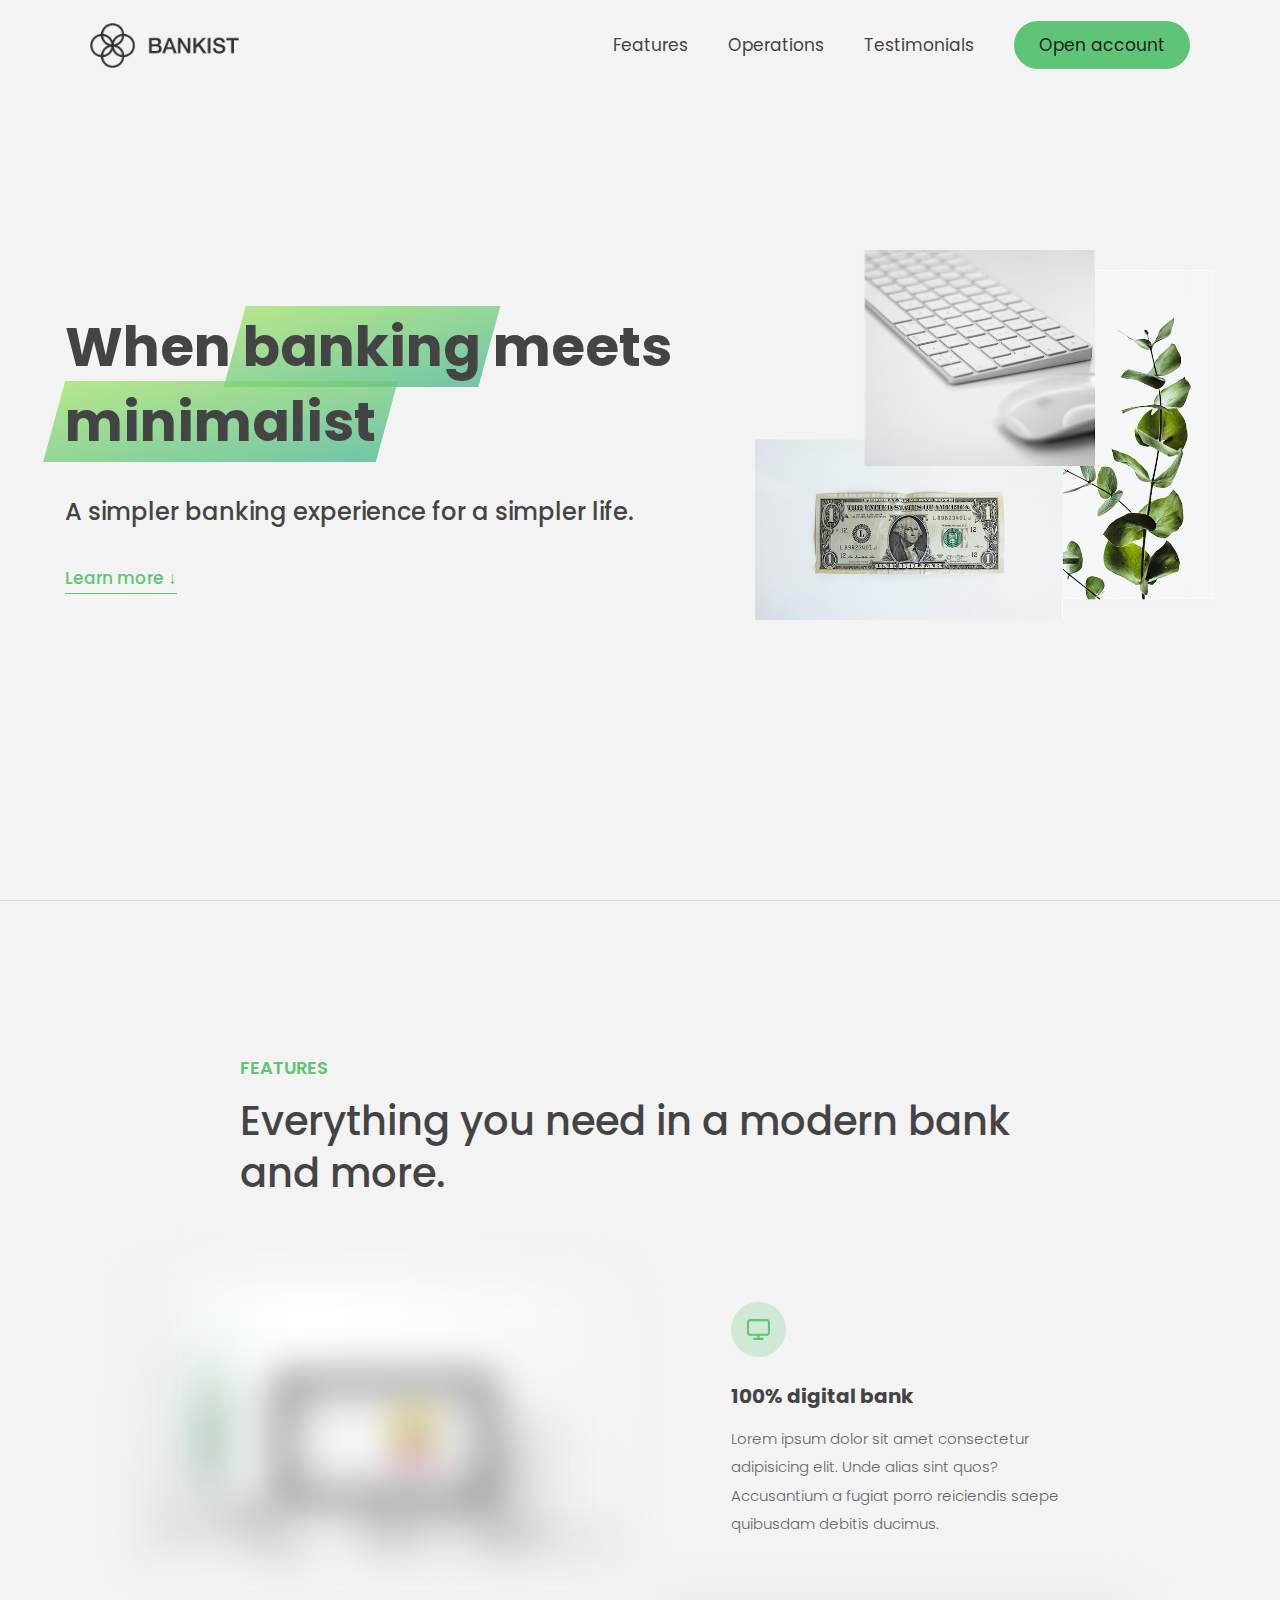
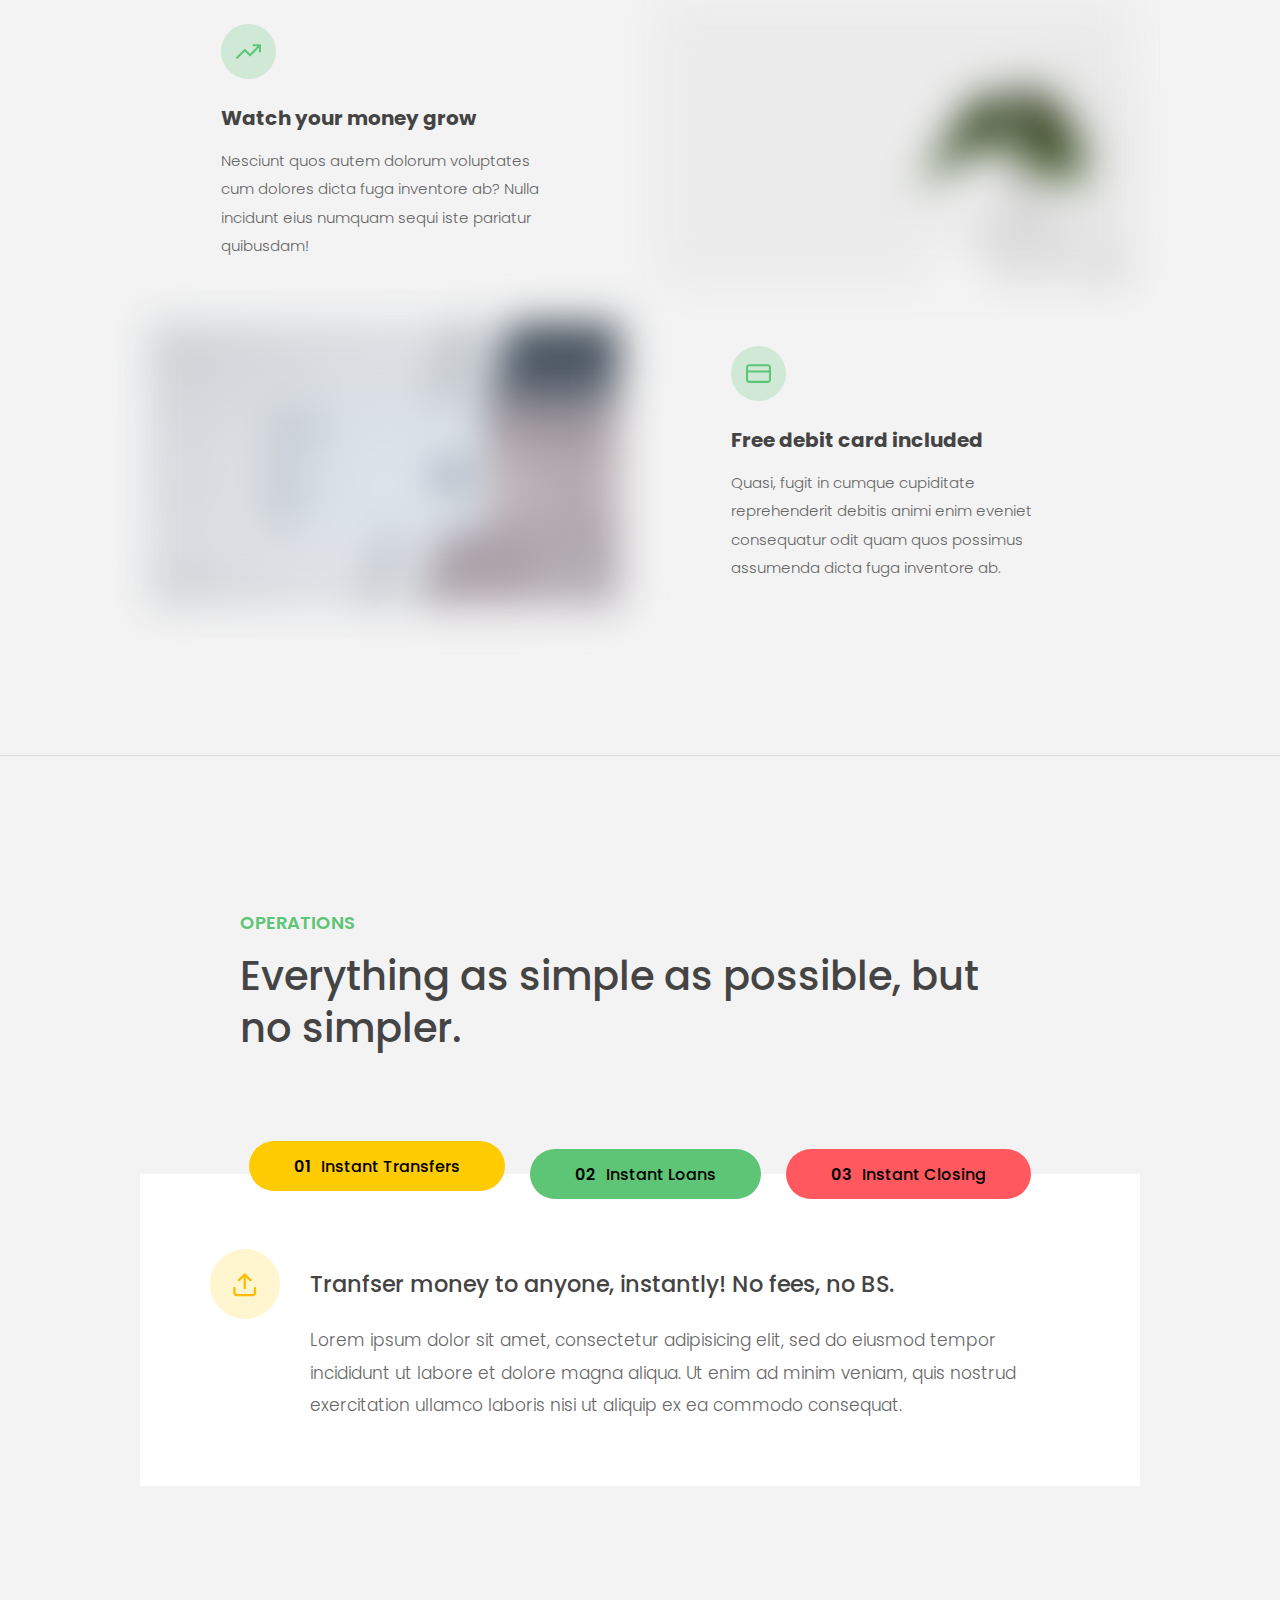
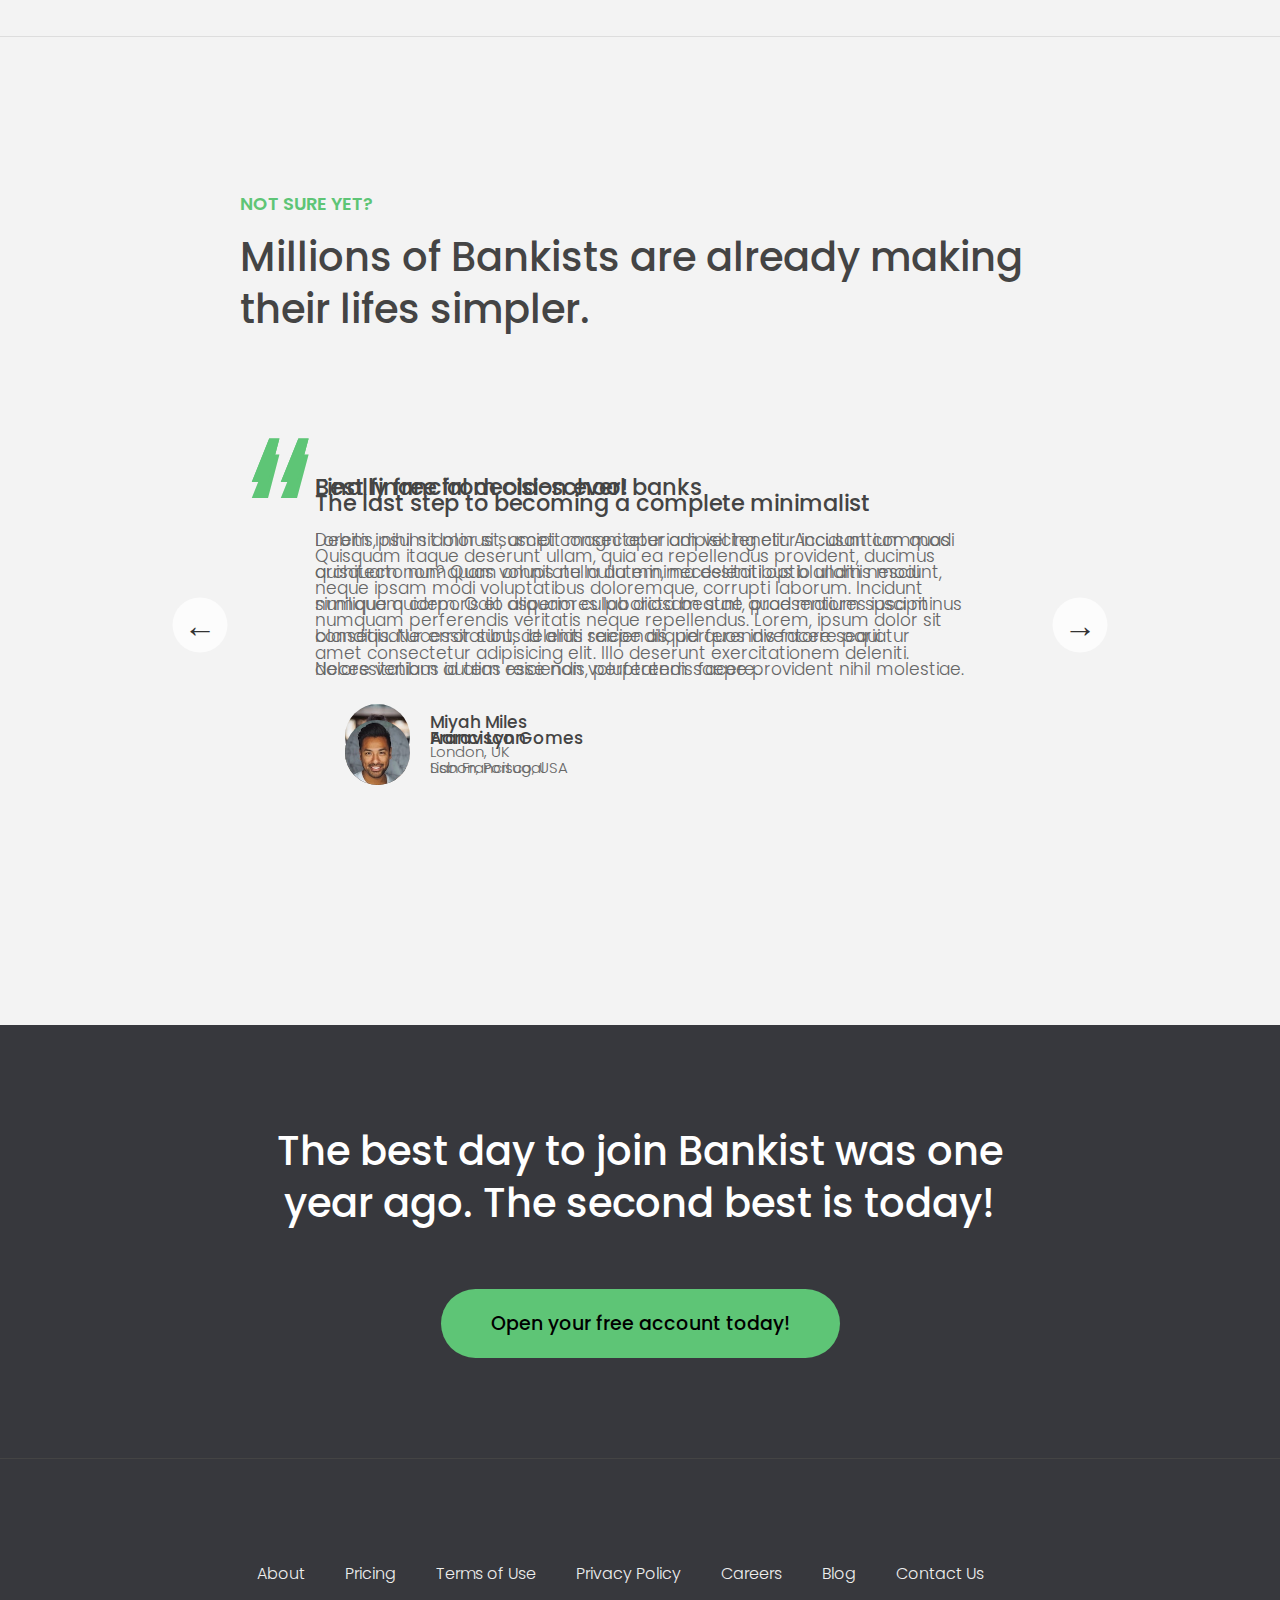
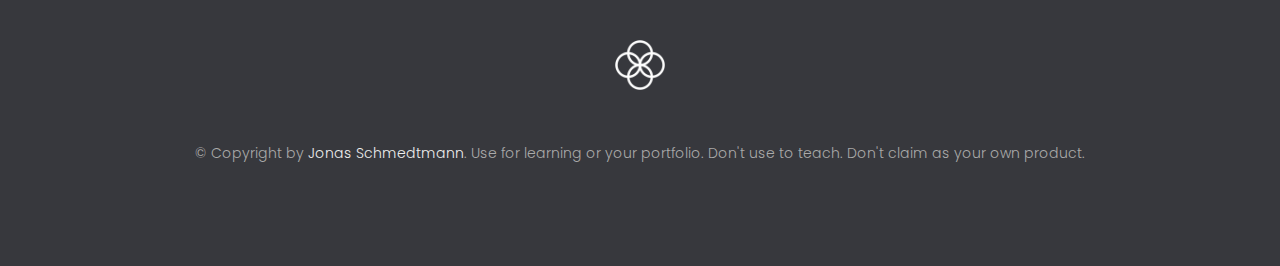
==== Advanced_DOM_and_Events_Bankist/index.html @ 9db838dc "HTML file" ====
<!DOCTYPE html>
<html lang="en">
  <head>
    <meta charset="UTF-8" />
    <meta name="viewport" content="width=device-width, initial-scale=1.0" />
    <meta http-equiv="X-UA-Compatible" content="ie=edge" />
    <link rel="shortcut icon" type="image/png" href="img/icon.png" />

    <link
      href="https://fonts.googleapis.com/css?family=Poppins:300,400,500,600&display=swap"
      rel="stylesheet"
    />
    <link rel="stylesheet" href="style.css" />
    <title>Bankist | When Banking meets Minimalist</title>
  </head>
  <body>
    <header class="header">
      <nav class="nav">
        <img
          src="img/logo.png"
          alt="Bankist logo"
          class="nav__logo"
          id="logo"
        />
        <ul class="nav__links">
          <li class="nav__item">
            <a class="nav__link" href="#section--1">Features</a>
          </li>
          <li class="nav__item">
            <a class="nav__link" href="#section--2">Operations</a>
          </li>
          <li class="nav__item">
            <a class="nav__link" href="#section--3">Testimonials</a>
          </li>
          <li class="nav__item">
            <a class="nav__link nav__link--btn btn--show-modal" href="#"
              >Open account</a
            >
          </li>
        </ul>
      </nav>

      <div class="header__title">
        <h1>
          When
          <!-- Green highlight effect -->
          <span class="highlight">banking</span>
          meets<br />
          <span class="highlight">minimalist</span>
        </h1>
        <h4>A simpler banking experience for a simpler life.</h4>
        <button class="btn--text btn--scroll-to">Learn more &DownArrow;</button>
        <img
          src="img/hero.png"
          class="header__img"
          alt="Minimalist bank items"
        />
      </div>
    </header>

    <section class="section" id="section--1">
      <div class="section__title">
        <h2 class="section__description">Features</h2>
        <h3 class="section__header">
          Everything you need in a modern bank and more.
        </h3>
      </div>

      <div class="features">
        <img
          src="img/digital-lazy.jpg"
          data-src="img/digital.jpg"
          alt="Computer"
          class="features__img lazy-img"
        />
        <div class="features__feature">
          <div class="features__icon">
            <svg>
              <use xlink:href="img/icons.svg#icon-monitor"></use>
            </svg>
          </div>
          <h5 class="features__header">100% digital bank</h5>
          <p>
            Lorem ipsum dolor sit amet consectetur adipisicing elit. Unde alias
            sint quos? Accusantium a fugiat porro reiciendis saepe quibusdam
            debitis ducimus.
          </p>
        </div>

        <div class="features__feature">
          <div class="features__icon">
            <svg>
              <use xlink:href="img/icons.svg#icon-trending-up"></use>
            </svg>
          </div>
          <h5 class="features__header">Watch your money grow</h5>
          <p>
            Nesciunt quos autem dolorum voluptates cum dolores dicta fuga
            inventore ab? Nulla incidunt eius numquam sequi iste pariatur
            quibusdam!
          </p>
        </div>
        <img
          src="img/grow-lazy.jpg"
          data-src="img/grow.jpg"
          alt="Plant"
          class="features__img lazy-img"
        />

        <img
          src="img/card-lazy.jpg"
          data-src="img/card.jpg"
          alt="Credit card"
          class="features__img lazy-img"
        />
        <div class="features__feature">
          <div class="features__icon">
            <svg>
              <use xlink:href="img/icons.svg#icon-credit-card"></use>
            </svg>
          </div>
          <h5 class="features__header">Free debit card included</h5>
          <p>
            Quasi, fugit in cumque cupiditate reprehenderit debitis animi enim
            eveniet consequatur odit quam quos possimus assumenda dicta fuga
            inventore ab.
          </p>
        </div>
      </div>
    </section>

    <section class="section" id="section--2">
      <div class="section__title">
        <h2 class="section__description">Operations</h2>
        <h3 class="section__header">
          Everything as simple as possible, but no simpler.
        </h3>
      </div>

      <div class="operations">
        <div class="operations__tab-container">
          <button
            class="btn operations__tab operations__tab--1 operations__tab--active"
            data-tab="1"
          >
            <span>01</span>Instant Transfers
          </button>
          <button class="btn operations__tab operations__tab--2" data-tab="2">
            <span>02</span>Instant Loans
          </button>
          <button class="btn operations__tab operations__tab--3" data-tab="3">
            <span>03</span>Instant Closing
          </button>
        </div>
        <div
          class="operations__content operations__content--1 operations__content--active"
        >
          <div class="operations__icon operations__icon--1">
            <svg>
              <use xlink:href="img/icons.svg#icon-upload"></use>
            </svg>
          </div>
          <h5 class="operations__header">
            Tranfser money to anyone, instantly! No fees, no BS.
          </h5>
          <p>
            Lorem ipsum dolor sit amet, consectetur adipisicing elit, sed do
            eiusmod tempor incididunt ut labore et dolore magna aliqua. Ut enim
            ad minim veniam, quis nostrud exercitation ullamco laboris nisi ut
            aliquip ex ea commodo consequat.
          </p>
        </div>

        <div class="operations__content operations__content--2">
          <div class="operations__icon operations__icon--2">
            <svg>
              <use xlink:href="img/icons.svg#icon-home"></use>
            </svg>
          </div>
          <h5 class="operations__header">
            Buy a home or make your dreams come true, with instant loans.
          </h5>
          <p>
            Duis aute irure dolor in reprehenderit in voluptate velit esse
            cillum dolore eu fugiat nulla pariatur. Excepteur sint occaecat
            cupidatat non proident, sunt in culpa qui officia deserunt mollit
            anim id est laborum.
          </p>
        </div>
        <div class="operations__content operations__content--3">
          <div class="operations__icon operations__icon--3">
            <svg>
              <use xlink:href="img/icons.svg#icon-user-x"></use>
            </svg>
          </div>
          <h5 class="operations__header">
            No longer need your account? No problem! Close it instantly.
          </h5>
          <p>
            Excepteur sint occaecat cupidatat non proident, sunt in culpa qui
            officia deserunt mollit anim id est laborum. Ut enim ad minim
            veniam, quis nostrud exercitation ullamco laboris nisi ut aliquip ex
            ea commodo consequat.
          </p>
        </div>
      </div>
    </section>

    <section class="section" id="section--3">
      <div class="section__title section__title--testimonials">
        <h2 class="section__description">Not sure yet?</h2>
        <h3 class="section__header">
          Millions of Bankists are already making their lifes simpler.
        </h3>
      </div>

      <div class="slider">
        <div class="slide slide--1">
          <div class="testimonial">
            <h5 class="testimonial__header">Best financial decision ever!</h5>
            <blockquote class="testimonial__text">
              Lorem ipsum dolor sit, amet consectetur adipisicing elit.
              Accusantium quas quisquam non? Quas voluptate nulla minima
              deleniti optio ullam nesciunt, numquam corporis et asperiores
              laboriosam sunt, praesentium suscipit blanditiis. Necessitatibus
              id alias reiciendis, perferendis facere pariatur dolore veniam
              autem esse non voluptatem saepe provident nihil molestiae.
            </blockquote>
            <address class="testimonial__author">
              <img src="img/user-1.jpg" alt="" class="testimonial__photo" />
              <h6 class="testimonial__name">Aarav Lynn</h6>
              <p class="testimonial__location">San Francisco, USA</p>
            </address>
          </div>
        </div>

        <div class="slide slide--2">
          <div class="testimonial">
            <h5 class="testimonial__header">
              The last step to becoming a complete minimalist
            </h5>
            <blockquote class="testimonial__text">
              Quisquam itaque deserunt ullam, quia ea repellendus provident,
              ducimus neque ipsam modi voluptatibus doloremque, corrupti
              laborum. Incidunt numquam perferendis veritatis neque repellendus.
              Lorem, ipsum dolor sit amet consectetur adipisicing elit. Illo
              deserunt exercitationem deleniti.
            </blockquote>
            <address class="testimonial__author">
              <img src="img/user-2.jpg" alt="" class="testimonial__photo" />
              <h6 class="testimonial__name">Miyah Miles</h6>
              <p class="testimonial__location">London, UK</p>
            </address>
          </div>
        </div>

        <div class="slide slide--3">
          <div class="testimonial">
            <h5 class="testimonial__header">
              Finally free from old-school banks
            </h5>
            <blockquote class="testimonial__text">
              Debitis, nihil sit minus suscipit magni aperiam vel tenetur
              incidunt commodi architecto numquam omnis nulla autem,
              necessitatibus blanditiis modi similique quidem. Odio aliquam
              culpa dicta beatae quod maiores ipsa minus consequatur error sunt,
              deleniti saepe aliquid quos inventore sequi. Necessitatibus id
              alias reiciendis, perferendis facere.
            </blockquote>
            <address class="testimonial__author">
              <img src="img/user-3.jpg" alt="" class="testimonial__photo" />
              <h6 class="testimonial__name">Francisco Gomes</h6>
              <p class="testimonial__location">Lisbon, Portugal</p>
            </address>
          </div>
        </div>

        <!-- <div class="slide"><img src="img/img-1.jpg" alt="Photo 1" /></div>
        <div class="slide"><img src="img/img-2.jpg" alt="Photo 2" /></div>
        <div class="slide"><img src="img/img-3.jpg" alt="Photo 3" /></div>
        <div class="slide"><img src="img/img-4.jpg" alt="Photo 4" /></div> -->
        <button class="slider__btn slider__btn--left">&larr;</button>
        <button class="slider__btn slider__btn--right">&rarr;</button>
        <div class="dots"></div>
      </div>
    </section>

    <section class="section section--sign-up">
      <div class="section__title">
        <h3 class="section__header">
          The best day to join Bankist was one year ago. The second best is
          today!
        </h3>
      </div>
      <button class="btn btn--show-modal">Open your free account today!</button>
    </section>

    <footer class="footer">
      <ul class="footer__nav">
        <li class="footer__item">
          <a class="footer__link" href="#">About</a>
        </li>
        <li class="footer__item">
          <a class="footer__link" href="#">Pricing</a>
        </li>
        <li class="footer__item">
          <a class="footer__link" href="#">Terms of Use</a>
        </li>
        <li class="footer__item">
          <a class="footer__link" href="#">Privacy Policy</a>
        </li>
        <li class="footer__item">
          <a class="footer__link" href="#">Careers</a>
        </li>
        <li class="footer__item">
          <a class="footer__link" href="#">Blog</a>
        </li>
        <li class="footer__item">
          <a class="footer__link" href="#">Contact Us</a>
        </li>
      </ul>
      <img src="img/icon.png" alt="Logo" class="footer__logo" />
      <p class="footer__copyright">
        &copy; Copyright by
        <a
          class="footer__link twitter-link"
          target="_blank"
          href="https://twitter.com/jonasschmedtman"
          >Jonas Schmedtmann</a
        >. Use for learning or your portfolio. Don't use to teach. Don't claim
        as your own product.
      </p>
    </footer>

    <div class="modal hidden">
      <button class="btn--close-modal">&times;</button>
      <h2 class="modal__header">
        Open your bank account <br />
        in just <span class="highlight">5 minutes</span>
      </h2>
      <form class="modal__form">
        <label>First Name</label>
        <input type="text" />
        <label>Last Name</label>
        <input type="text" />
        <label>Email Address</label>
        <input type="email" />
        <button class="btn">Next step &rarr;</button>
      </form>
    </div>
    <div class="overlay hidden"></div>

    <script src="script.js"></script>
  </body>
</html>
---- Advanced_DOM_and_Events_Bankist/style.css ----
/* The page is NOT responsive. You can implement responsiveness yourself if you wanna have some fun 😃 */

:root {
  --color-primary: #5ec576;
  --color-secondary: #ffcb03;
  --color-tertiary: #ff585f;
  --color-primary-darker: #4bbb7d;
  --color-secondary-darker: #ffbb00;
  --color-tertiary-darker: #fd424b;
  --color-primary-opacity: #5ec5763a;
  --color-secondary-opacity: #ffcd0331;
  --color-tertiary-opacity: #ff58602d;
  --gradient-primary: linear-gradient(to top left, #39b385, #9be15d);
  --gradient-secondary: linear-gradient(to top left, #ffb003, #ffcb03);
}

* {
  margin: 0;
  padding: 0;
  box-sizing: inherit;
}

html {
  font-size: 62.5%;
  box-sizing: border-box;
}

body {
  font-family: "Poppins", sans-serif;
  font-weight: 300;
  color: #444;
  line-height: 1.9;
  background-color: #f3f3f3;
}

/* GENERAL ELEMENTS */
.section {
  padding: 15rem 3rem;
  border-top: 1px solid #ddd;

  transition: transform 1s, opacity 1s;
}

.section--hidden {
  opacity: 0;
  transform: translateY(8rem);
}

.section__title {
  max-width: 80rem;
  margin: 0 auto 8rem auto;
}

.section__description {
  font-size: 1.8rem;
  font-weight: 600;
  text-transform: uppercase;
  color: var(--color-primary);
  margin-bottom: 1rem;
}

.section__header {
  font-size: 4rem;
  line-height: 1.3;
  font-weight: 500;
}

.btn {
  display: inline-block;
  background-color: var(--color-primary);
  font-size: 1.6rem;
  font-family: inherit;
  font-weight: 500;
  border: none;
  padding: 1.25rem 4.5rem;
  border-radius: 10rem;
  cursor: pointer;
  transition: all 0.3s;
}

.btn:hover {
  background-color: var(--color-primary-darker);
}

.btn--text {
  display: inline-block;
  background: none;
  font-size: 1.7rem;
  font-family: inherit;
  font-weight: 500;
  color: var(--color-primary);
  border: none;
  border-bottom: 1px solid currentColor;
  padding-bottom: 2px;
  cursor: pointer;
  transition: all 0.3s;
}

p {
  color: #666;
}

/* This is BAD for accessibility! Don't do in the real world! */
button:focus {
  outline: none;
}

img {
  transition: filter 0.5s;
}

.lazy-img {
  filter: blur(20px);
}

/* NAVIGATION */
.nav {
  display: flex;
  justify-content: space-between;
  align-items: center;
  height: 9rem;
  width: 100%;
  padding: 0 6rem;
  z-index: 100;
}

/* nav and stickly class at the same time */
.nav.sticky {
  position: fixed;
  background-color: rgba(255, 255, 255, 0.95);
}

.nav__logo {
  height: 4.5rem;
  transition: all 0.3s;
}

.nav__links {
  display: flex;
  align-items: center;
  list-style: none;
}

.nav__item {
  margin-left: 4rem;
}

.nav__link:link,
.nav__link:visited {
  font-size: 1.7rem;
  font-weight: 400;
  color: inherit;
  text-decoration: none;
  display: block;
  transition: all 0.3s;
}

.nav__link--btn:link,
.nav__link--btn:visited {
  padding: 0.8rem 2.5rem;
  border-radius: 3rem;
  background-color: var(--color-primary);
  color: #222;
}

.nav__link--btn:hover,
.nav__link--btn:active {
  color: inherit;
  background-color: var(--color-primary-darker);
  color: #333;
}

/* HEADER */
.header {
  padding: 0 3rem;
  height: 100vh;
  display: flex;
  flex-direction: column;
  align-items: center;
}

.header__title {
  flex: 1;

  max-width: 115rem;
  display: grid;
  grid-template-columns: 3fr 2fr;
  row-gap: 3rem;
  align-content: center;
  justify-content: center;

  align-items: start;
  justify-items: start;
}

h1 {
  font-size: 5.5rem;
  line-height: 1.35;
}

h4 {
  font-size: 2.4rem;
  font-weight: 500;
}

.header__img {
  width: 100%;
  grid-column: 2 / 3;
  grid-row: 1 / span 4;
  transform: translateY(-6rem);
}

.highlight {
  position: relative;
}

.highlight::after {
  display: block;
  content: "";
  position: absolute;
  bottom: 0;
  left: 0;
  height: 100%;
  width: 100%;
  z-index: -1;
  opacity: 0.7;
  transform: scale(1.07, 1.05) skewX(-15deg);
  background-image: var(--gradient-primary);
}

/* FEATURES */
.features {
  display: grid;
  grid-template-columns: 1fr 1fr;
  gap: 4rem;
  margin: 0 12rem;
}

.features__img {
  width: 100%;
}

.features__feature {
  align-self: center;
  justify-self: center;
  width: 70%;
  font-size: 1.5rem;
}

.features__icon {
  display: flex;
  align-items: center;
  justify-content: center;
  background-color: var(--color-primary-opacity);
  height: 5.5rem;
  width: 5.5rem;
  border-radius: 50%;
  margin-bottom: 2rem;
}

.features__icon svg {
  height: 2.5rem;
  width: 2.5rem;
  fill: var(--color-primary);
}

.features__header {
  font-size: 2rem;
  margin-bottom: 1rem;
}

/* OPERATIONS */
.operations {
  max-width: 100rem;
  margin: 12rem auto 0 auto;

  background-color: #fff;
}

.operations__tab-container {
  display: flex;
  justify-content: center;
}

.operations__tab {
  margin-right: 2.5rem;
  transform: translateY(-50%);
}

.operations__tab span {
  margin-right: 1rem;
  font-weight: 600;
  display: inline-block;
}

.operations__tab--1 {
  background-color: var(--color-secondary);
}

.operations__tab--1:hover {
  background-color: var(--color-secondary-darker);
}

.operations__tab--3 {
  background-color: var(--color-tertiary);
  margin: 0;
}

.operations__tab--3:hover {
  background-color: var(--color-tertiary-darker);
}

.operations__tab--active {
  transform: translateY(-66%);
}

.operations__content {
  display: none;

  /* JUST PRESENTATIONAL */
  font-size: 1.7rem;
  padding: 2.5rem 7rem 6.5rem 7rem;
}

.operations__content--active {
  display: grid;
  grid-template-columns: 7rem 1fr;
  column-gap: 3rem;
  row-gap: 0.5rem;
}

.operations__header {
  font-size: 2.25rem;
  font-weight: 500;
  align-self: center;
}

.operations__icon {
  display: flex;
  align-items: center;
  justify-content: center;
  height: 7rem;
  width: 7rem;
  border-radius: 50%;
}

.operations__icon svg {
  height: 2.75rem;
  width: 2.75rem;
}

.operations__content p {
  grid-column: 2;
}

.operations__icon--1 {
  background-color: var(--color-secondary-opacity);
}
.operations__icon--2 {
  background-color: var(--color-primary-opacity);
}
.operations__icon--3 {
  background-color: var(--color-tertiary-opacity);
}
.operations__icon--1 svg {
  fill: var(--color-secondary-darker);
}
.operations__icon--2 svg {
  fill: var(--color-primary);
}
.operations__icon--3 svg {
  fill: var(--color-tertiary);
}

/* SLIDER */
.slider {
  max-width: 100rem;
  height: 50rem;
  margin: 0 auto;
  position: relative;

  /* IN THE END */
  overflow: hidden;
}

.slide {
  position: absolute;
  top: 0;
  width: 100%;
  height: 50rem;

  display: flex;
  align-items: center;
  justify-content: center;

  /* THIS creates the animation! */
  transition: transform 1s;
}

.slide > img {
  /* Only for images that have different size than slide */
  width: 100%;
  height: 100%;
  object-fit: cover;
}

.slider__btn {
  position: absolute;
  top: 50%;
  z-index: 10;

  border: none;
  background: rgba(255, 255, 255, 0.7);
  font-family: inherit;
  color: #333;
  border-radius: 50%;
  height: 5.5rem;
  width: 5.5rem;
  font-size: 3.25rem;
  cursor: pointer;
}

.slider__btn--left {
  left: 6%;
  transform: translate(-50%, -50%);
}

.slider__btn--right {
  right: 6%;
  transform: translate(50%, -50%);
}

.dots {
  position: absolute;
  bottom: 5%;
  left: 50%;
  transform: translateX(-50%);
  display: flex;
}

.dots__dot {
  border: none;
  background-color: #b9b9b9;
  opacity: 0.7;
  height: 1rem;
  width: 1rem;
  border-radius: 50%;
  margin-right: 1.75rem;
  cursor: pointer;
  transition: all 0.5s;

  /* Only necessary when overlying images */
  /* box-shadow: 0 0.6rem 1.5rem rgba(0, 0, 0, 0.7); */
}

.dots__dot:last-child {
  margin: 0;
}

.dots__dot--active {
  /* background-color: #fff; */
  background-color: #888;
  opacity: 1;
}

/* TESTIMONIALS */
.testimonial {
  width: 65%;
  position: relative;
}

.testimonial::before {
  content: "\201C";
  position: absolute;
  top: -5.7rem;
  left: -6.8rem;
  line-height: 1;
  font-size: 20rem;
  font-family: inherit;
  color: var(--color-primary);
  z-index: -1;
}

.testimonial__header {
  font-size: 2.25rem;
  font-weight: 500;
  margin-bottom: 1.5rem;
}

.testimonial__text {
  font-size: 1.7rem;
  margin-bottom: 3.5rem;
  color: #666;
}

.testimonial__author {
  margin-left: 3rem;
  font-style: normal;

  display: grid;
  grid-template-columns: 6.5rem 1fr;
  column-gap: 2rem;
}

.testimonial__photo {
  grid-row: 1 / span 2;
  width: 6.5rem;
  border-radius: 50%;
}

.testimonial__name {
  font-size: 1.7rem;
  font-weight: 500;
  align-self: end;
  margin: 0;
}

.testimonial__location {
  font-size: 1.5rem;
}

.section__title--testimonials {
  margin-bottom: 4rem;
}

/* SIGNUP */
.section--sign-up {
  background-color: #37383d;
  border-top: none;
  border-bottom: 1px solid #444;
  text-align: center;
  padding: 10rem 3rem;
}

.section--sign-up .section__header {
  color: #fff;
  text-align: center;
}

.section--sign-up .section__title {
  margin-bottom: 6rem;
}

.section--sign-up .btn {
  font-size: 1.9rem;
  padding: 2rem 5rem;
}

/* FOOTER */
.footer {
  padding: 10rem 3rem;
  background-color: #37383d;
}

.footer__nav {
  list-style: none;
  display: flex;
  justify-content: center;
  margin-bottom: 5rem;
}

.footer__item {
  margin-right: 4rem;
}

.footer__link {
  font-size: 1.6rem;
  color: #eee;
  text-decoration: none;
}

.footer__logo {
  height: 5rem;
  display: block;
  margin: 0 auto;
  margin-bottom: 5rem;
}

.footer__copyright {
  font-size: 1.4rem;
  color: #aaa;
  text-align: center;
}

.footer__copyright .footer__link {
  font-size: 1.4rem;
}

/* MODAL WINDOW */
.modal {
  position: fixed;
  top: 50%;
  left: 50%;
  transform: translate(-50%, -50%);
  max-width: 60rem;
  background-color: #f3f3f3;
  padding: 5rem 6rem;
  box-shadow: 0 4rem 6rem rgba(0, 0, 0, 0.3);
  z-index: 1000;
  transition: all 0.5s;
}

.overlay {
  position: fixed;
  top: 0;
  left: 0;
  width: 100%;
  height: 100%;
  background-color: rgba(0, 0, 0, 0.5);
  backdrop-filter: blur(4px);
  z-index: 100;
  transition: all 0.5s;
}

.modal__header {
  font-size: 3.25rem;
  margin-bottom: 4.5rem;
  line-height: 1.5;
}

.modal__form {
  margin: 0 3rem;
  display: grid;
  grid-template-columns: 1fr 2fr;
  align-items: center;
  gap: 2.5rem;
}

.modal__form label {
  font-size: 1.7rem;
  font-weight: 500;
}

.modal__form input {
  font-size: 1.7rem;
  padding: 1rem 1.5rem;
  border: 1px solid #ddd;
  border-radius: 0.5rem;
}

.modal__form button {
  grid-column: 1 / span 2;
  justify-self: center;
  margin-top: 1rem;
}

.btn--close-modal {
  font-family: inherit;
  color: inherit;
  position: absolute;
  top: 0.5rem;
  right: 2rem;
  font-size: 4rem;
  cursor: pointer;
  border: none;
  background: none;
}

.hidden {
  visibility: hidden;
  opacity: 0;
}

/* COOKIE MESSAGE */
.cookie-message {
  display: flex;
  align-items: center;
  justify-content: space-evenly;
  width: 100%;
  background-color: white;
  color: #bbb;
  font-size: 1.5rem;
  font-weight: 400;
}
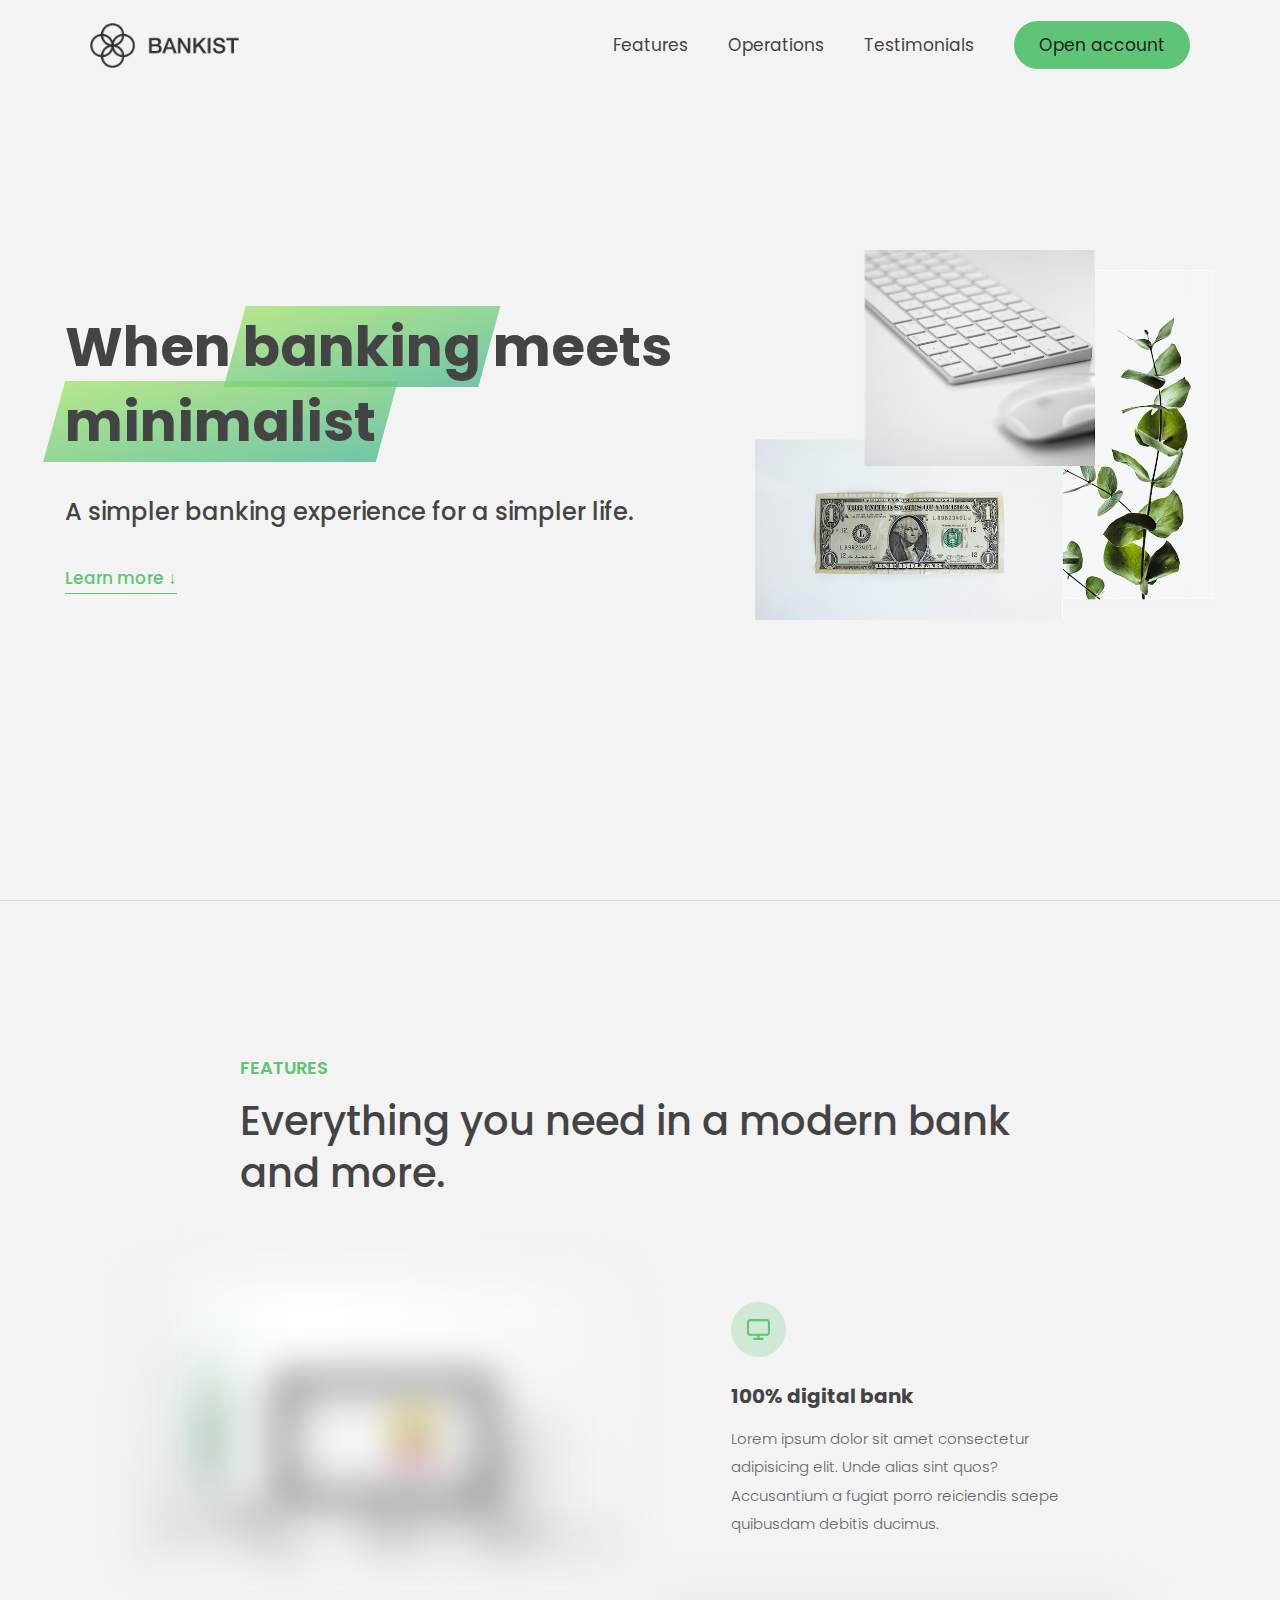
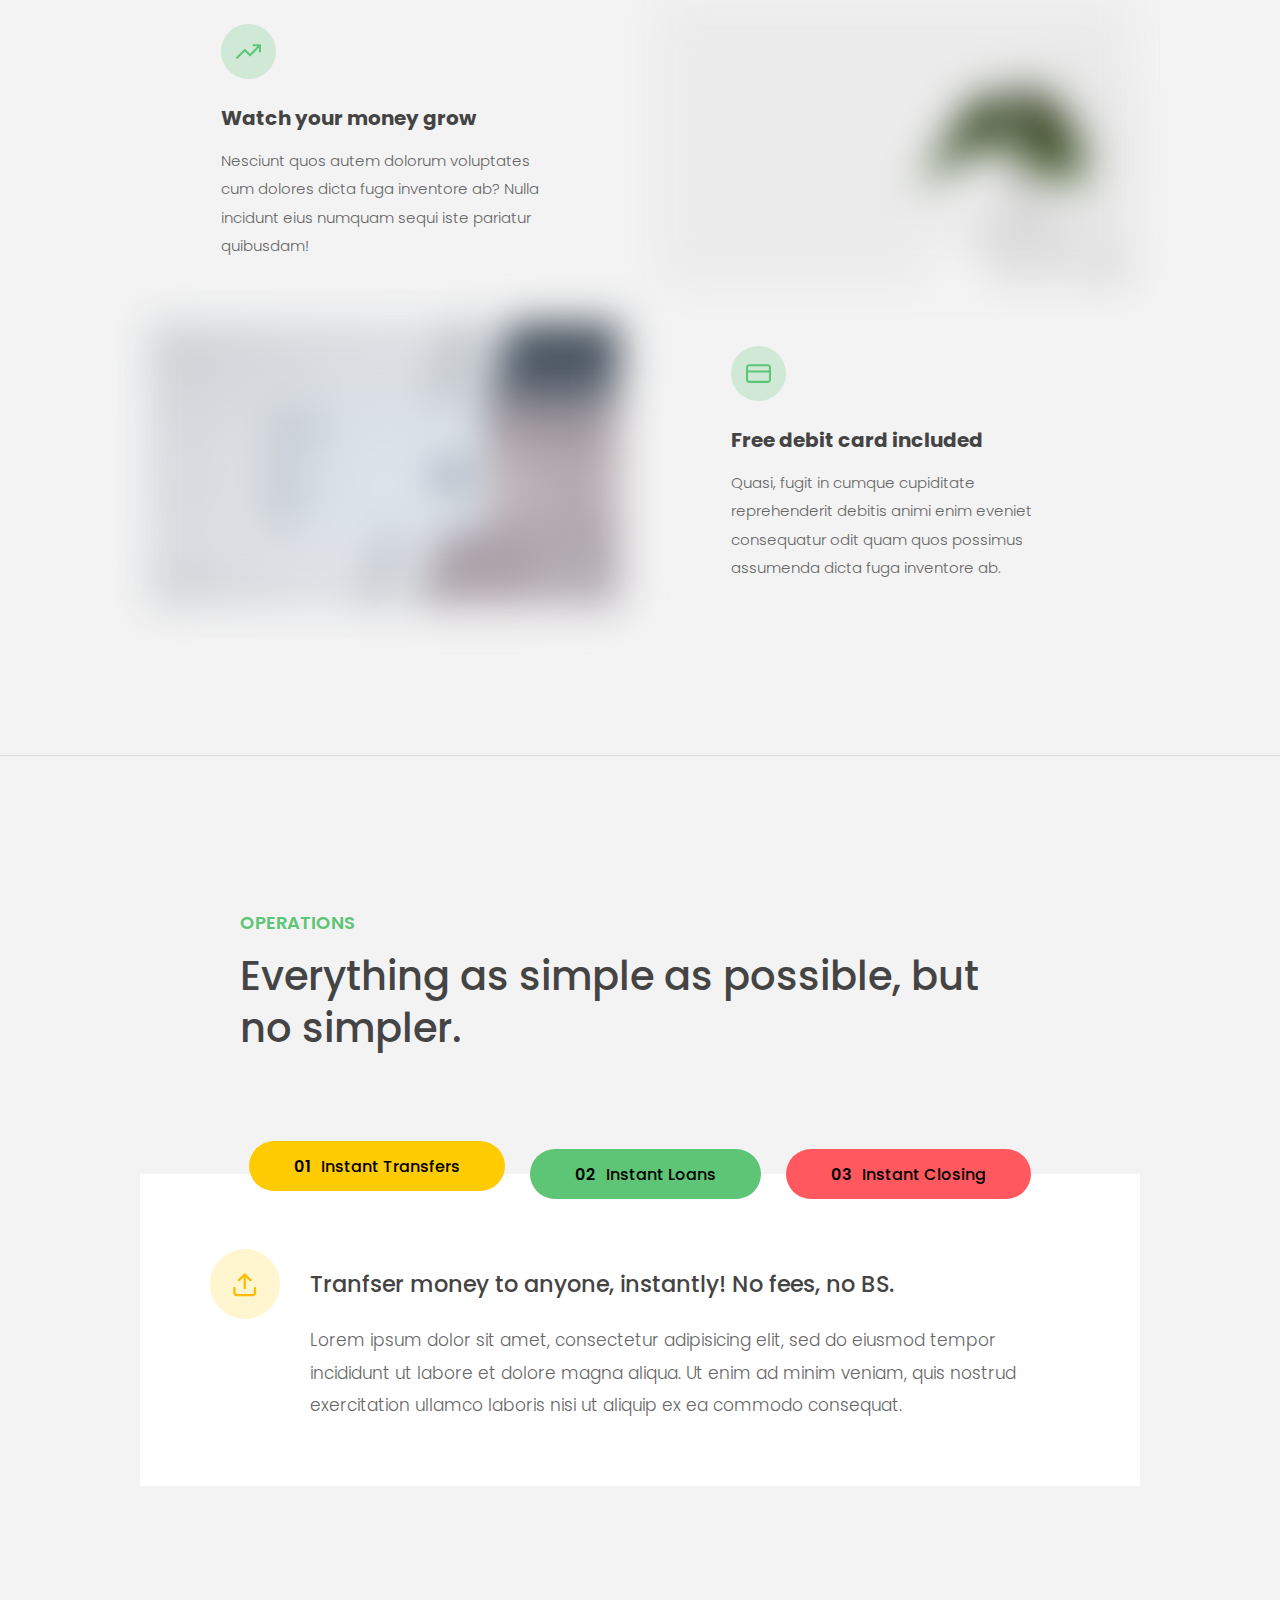
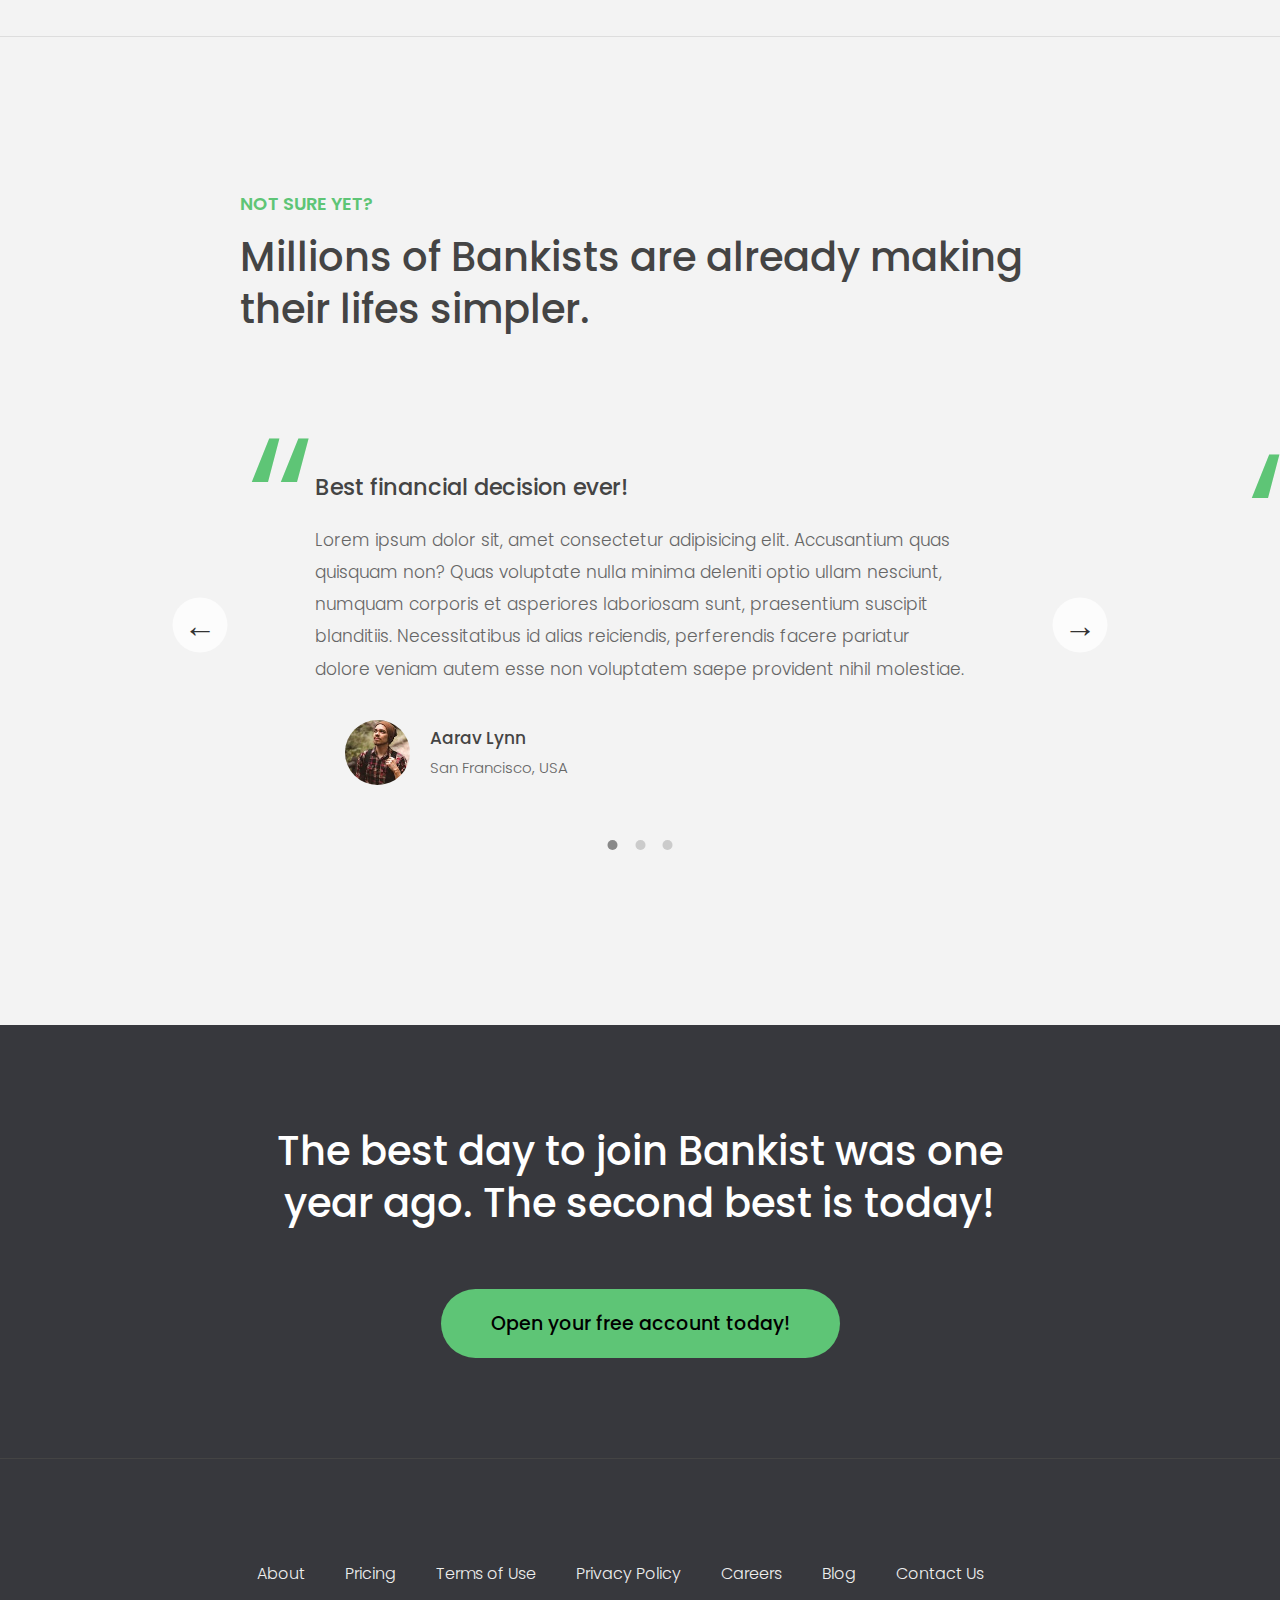
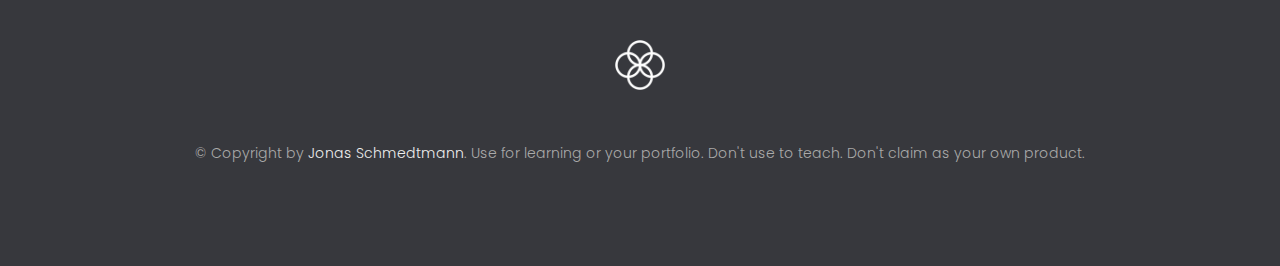
==== commit 463b2112: "Efficient Script loading: defer" ====
--- a/Advanced_DOM_and_Events_Bankist/index.html
+++ b/Advanced_DOM_and_Events_Bankist/index.html
@@ -12,6 +12,8 @@
     />
     <link rel="stylesheet" href="style.css" />
     <title>Bankist | When Banking meets Minimalist</title>
+
+    <script defer src="script.js"></script>
   </head>
   <body>
     <header class="header">
@@ -349,7 +351,5 @@
       </form>
     </div>
     <div class="overlay hidden"></div>
-
-    <script src="script.js"></script>
   </body>
 </html>
